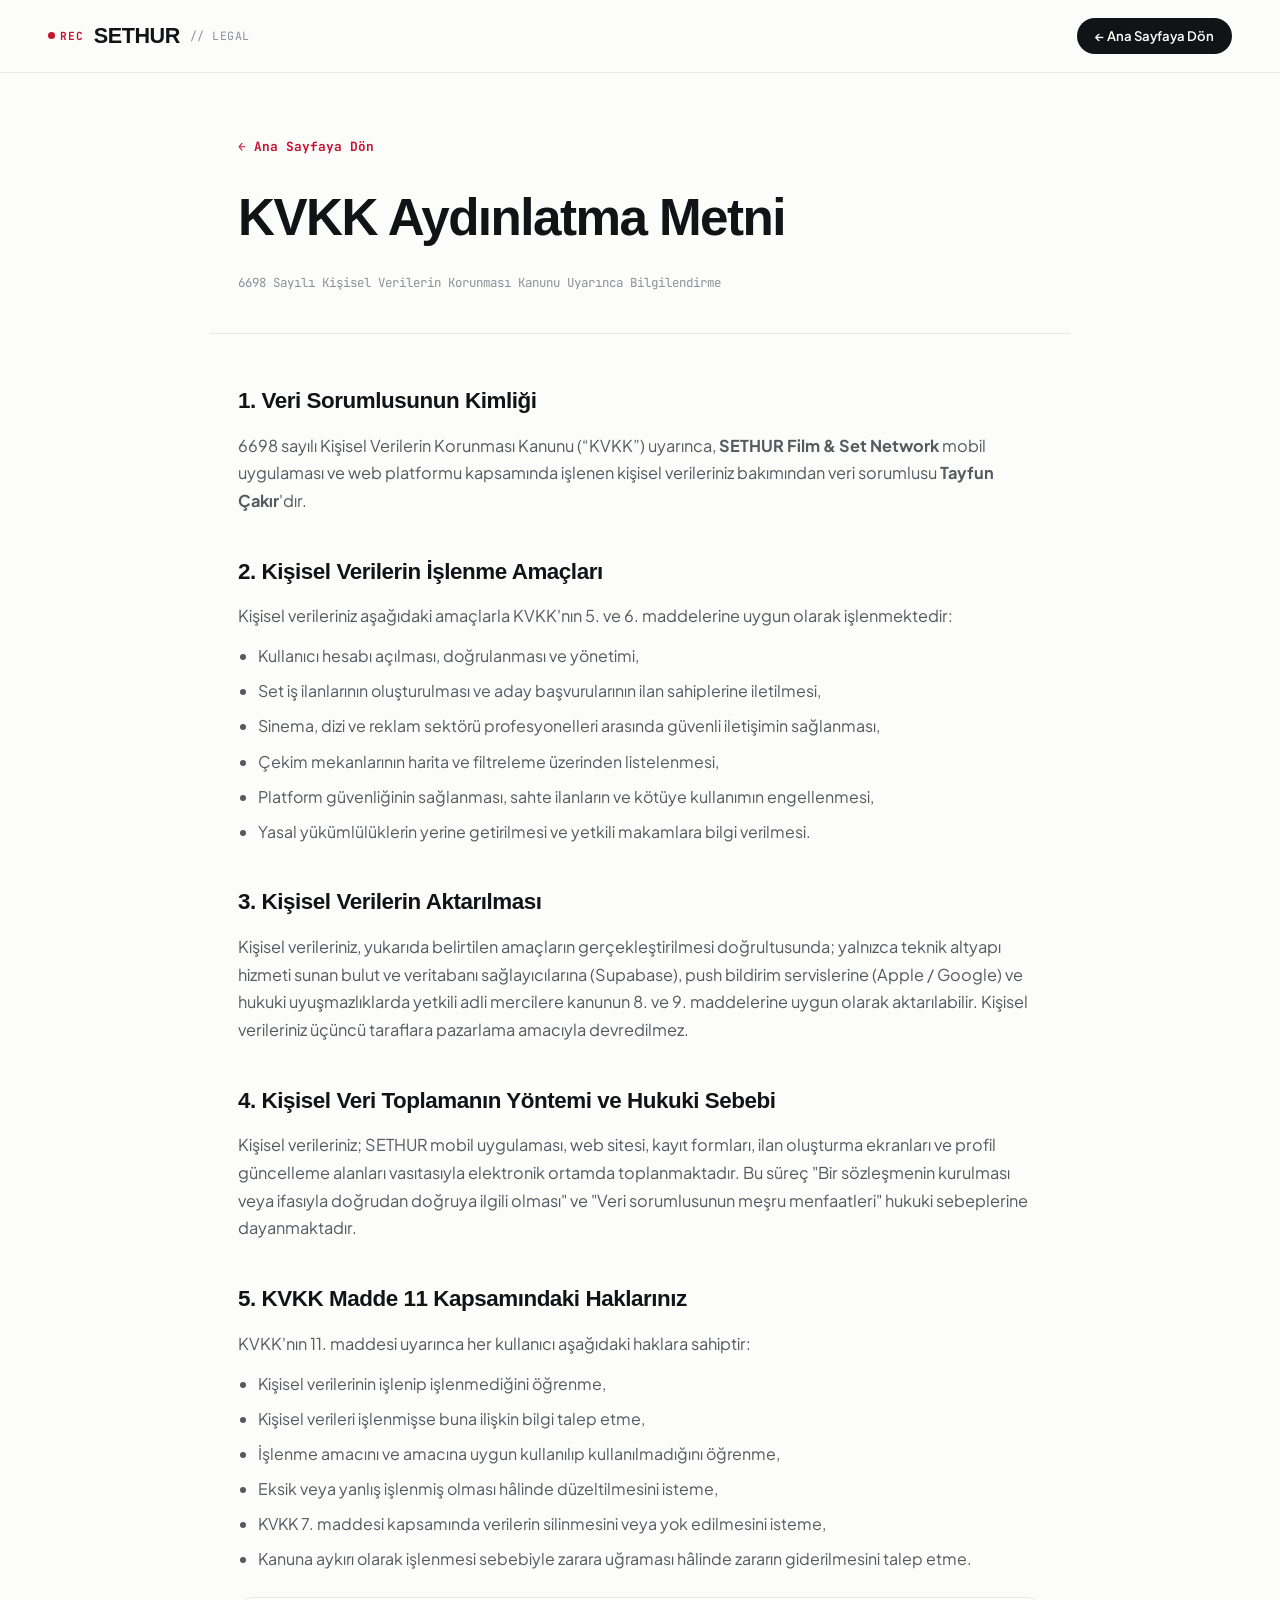
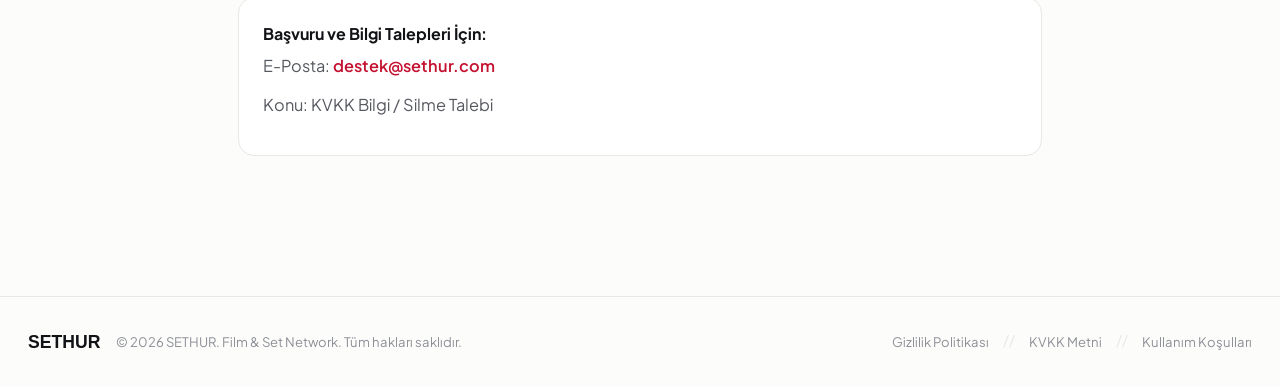
==== kvkk.html @ 10b3761a "feat: SETHUR web sitesi - Cinema editorial design, interaktif ekranlar, hukuki sayfalar ve yeni favi" ====
<!DOCTYPE html>
<html lang="tr">
<head>
  <meta charset="UTF-8" />
  <meta name="viewport" content="width=device-width, initial-scale=1.0, maximum-scale=1.0, user-scalable=no" />
  <title>SETHUR — KVKK Aydınlatma Metni</title>
  <meta name="description" content="6698 Sayılı Kişisel Verilerin Korunması Kanunu (KVKK) Kapsamında SETHUR Aydınlatma Metni." />
  
  <link rel="preconnect" href="https://fonts.googleapis.com" />
  <link rel="preconnect" href="https://fonts.gstatic.com" crossorigin />
  <link href="https://fonts.googleapis.com/css2?family=JetBrains+Mono:wght@400;500;700&family=Plus+Jakarta+Sans:wght@400;500;600;700;800&display=swap" rel="stylesheet" />
  <link href="https://api.fontshare.com/v2/css?f[]=clash-display@600,700&f[]=cabinet-grotesk@700,800,900&display=swap" rel="stylesheet" />

  <!-- Favicon -->
  <link rel="icon" type="image/svg+xml" href="favicon.svg" />
  <link rel="icon" type="image/png" href="favicon.png" />
  <link rel="apple-touch-icon" href="favicon.png" />

  <link rel="stylesheet" href="style.css" />
  <style>
    .legal-page-header {
      padding: 60px 28px 40px;
      max-width: 860px;
      margin: 0 auto;
      border-bottom: 1px solid var(--border-light);
    }
    .back-btn-link {
      display: inline-flex;
      align-items: center;
      gap: 6px;
      font-family: var(--font-mono);
      font-size: 0.8rem;
      font-weight: 700;
      color: var(--accent-red);
      margin-bottom: 24px;
    }
    .legal-title {
      font-family: var(--font-display);
      font-size: clamp(2.2rem, 4vw, 3.2rem);
      font-weight: 800;
      letter-spacing: -0.03em;
      margin-bottom: 12px;
      color: var(--text-primary);
    }
    .legal-meta-date {
      font-family: var(--font-mono);
      font-size: 0.78rem;
      color: var(--text-muted);
    }
    .legal-body {
      max-width: 860px;
      margin: 0 auto;
      padding: 50px 28px 100px;
    }
    .legal-section {
      margin-bottom: 40px;
    }
    .legal-section h2 {
      font-family: var(--font-display);
      font-size: 1.4rem;
      font-weight: 800;
      color: var(--text-primary);
      margin-bottom: 14px;
      letter-spacing: -0.02em;
    }
    .legal-section p {
      font-size: 1.02rem;
      color: var(--text-secondary);
      line-height: 1.7;
      margin-bottom: 12px;
    }
    .legal-section ul {
      margin-left: 20px;
      margin-bottom: 16px;
      color: var(--text-secondary);
      line-height: 1.7;
      font-size: 1rem;
    }
    .legal-section li {
      margin-bottom: 8px;
    }
    .legal-contact-card {
      background: #FFFFFF;
      border: 1px solid var(--border-light);
      border-radius: 16px;
      padding: 24px;
      margin-top: 24px;
    }
    .legal-contact-card strong {
      color: var(--text-primary);
      display: block;
      margin-bottom: 6px;
    }
  </style>
</head>
<body>

  <!-- TOP HEADER -->
  <header class="site-header">
    <div class="header-container">
      <a href="index.html" class="brand-block">
        <div class="rec-indicator">
          <span class="rec-dot"></span>
          <span class="rec-text">REC</span>
        </div>
        <span class="brand-title">SETHUR</span>
        <span class="brand-tagline">// LEGAL</span>
      </a>

      <div class="header-cta">
        <a href="index.html" class="btn-apple-pill">
          <span>← Ana Sayfaya Dön</span>
        </a>
      </div>
    </div>
  </header>

  <!-- LEGAL HEADER -->
  <div class="legal-page-header">
    <a href="index.html" class="back-btn-link">← Ana Sayfaya Dön</a>
    <h1 class="legal-title">KVKK Aydınlatma Metni</h1>
    <span class="legal-meta-date">6698 Sayılı Kişisel Verilerin Korunması Kanunu Uyarınca Bilgilendirme</span>
  </div>

  <!-- LEGAL CONTENT -->
  <main class="legal-body">
    
    <div class="legal-section">
      <h2>1. Veri Sorumlusunun Kimliği</h2>
      <p>
        6698 sayılı Kişisel Verilerin Korunması Kanunu (“KVKK”) uyarınca, <strong>SETHUR Film &amp; Set Network</strong> mobil uygulaması ve web platformu kapsamında işlenen kişisel verileriniz bakımından veri sorumlusu <strong>Tayfun Çakır</strong>'dır.
      </p>
    </div>

    <div class="legal-section">
      <h2>2. Kişisel Verilerin İşlenme Amaçları</h2>
      <p>Kişisel verileriniz aşağıdaki amaçlarla KVKK'nın 5. ve 6. maddelerine uygun olarak işlenmektedir:</p>
      <ul>
        <li>Kullanıcı hesabı açılması, doğrulanması ve yönetimi,</li>
        <li>Set iş ilanlarının oluşturulması ve aday başvurularının ilan sahiplerine iletilmesi,</li>
        <li>Sinema, dizi ve reklam sektörü profesyonelleri arasında güvenli iletişimin sağlanması,</li>
        <li>Çekim mekanlarının harita ve filtreleme üzerinden listelenmesi,</li>
        <li>Platform güvenliğinin sağlanması, sahte ilanların ve kötüye kullanımın engellenmesi,</li>
        <li>Yasal yükümlülüklerin yerine getirilmesi ve yetkili makamlara bilgi verilmesi.</li>
      </ul>
    </div>

    <div class="legal-section">
      <h2>3. Kişisel Verilerin Aktarılması</h2>
      <p>
        Kişisel verileriniz, yukarıda belirtilen amaçların gerçekleştirilmesi doğrultusunda; yalnızca teknik altyapı hizmeti sunan bulut ve veritabanı sağlayıcılarına (Supabase), push bildirim servislerine (Apple / Google) ve hukuki uyuşmazlıklarda yetkili adli mercilere kanunun 8. ve 9. maddelerine uygun olarak aktarılabilir. Kişisel verileriniz üçüncü taraflara pazarlama amacıyla devredilmez.
      </p>
    </div>

    <div class="legal-section">
      <h2>4. Kişisel Veri Toplamanın Yöntemi ve Hukuki Sebebi</h2>
      <p>
        Kişisel verileriniz; SETHUR mobil uygulaması, web sitesi, kayıt formları, ilan oluşturma ekranları ve profil güncelleme alanları vasıtasıyla elektronik ortamda toplanmaktadır. Bu süreç "Bir sözleşmenin kurulması veya ifasıyla doğrudan doğruya ilgili olması" ve "Veri sorumlusunun meşru menfaatleri" hukuki sebeplerine dayanmaktadır.
      </p>
    </div>

    <div class="legal-section">
      <h2>5. KVKK Madde 11 Kapsamındaki Haklarınız</h2>
      <p>KVKK'nın 11. maddesi uyarınca her kullanıcı aşağıdaki haklara sahiptir:</p>
      <ul>
        <li>Kişisel verilerinin işlenip işlenmediğini öğrenme,</li>
        <li>Kişisel verileri işlenmişse buna ilişkin bilgi talep etme,</li>
        <li>İşlenme amacını ve amacına uygun kullanılıp kullanılmadığını öğrenme,</li>
        <li>Eksik veya yanlış işlenmiş olması hâlinde düzeltilmesini isteme,</li>
        <li>KVKK 7. maddesi kapsamında verilerin silinmesini veya yok edilmesini isteme,</li>
        <li>Kanuna aykırı olarak işlenmesi sebebiyle zarara uğraması hâlinde zararın giderilmesini talep etme.</li>
      </ul>
      
      <div class="legal-contact-card">
        <strong>Başvuru ve Bilgi Talepleri İçin:</strong>
        <p>E-Posta: <a href="mailto:destek@sethur.com" style="color: var(--accent-red); font-weight: 600;">destek@sethur.com</a></p>
        <p>Konu: KVKK Bilgi / Silme Talebi</p>
      </div>
    </div>

  </main>

  <!-- MINIMALIST FOOTER -->
  <footer class="site-footer">
    <div class="footer-wrap">
      <div class="footer-left">
        <span class="footer-logo">SETHUR</span>
        <span class="footer-copy">© 2026 SETHUR. Film &amp; Set Network. Tüm hakları saklıdır.</span>
      </div>

      <div class="footer-right">
        <a href="privacy.html" class="footer-link">Gizlilik Politikası</a>
        <span class="footer-sep">//</span>
        <a href="kvkk.html" class="footer-link">KVKK Metni</a>
        <span class="footer-sep">//</span>
        <a href="terms.html" class="footer-link">Kullanım Koşulları</a>
      </div>
    </div>
  </footer>

</body>
</html>
---- style.css ----
/* ==========================================================================
   SETHUR — FILM & SET NETWORK
   DISTINCT EDITORIAL CINEMA & APPLE PRECISION DESIGN SYSTEM
   ========================================================================== */

:root {
  /* Color Palette */
  --bg-canvas: #FCFCFA;
  --bg-canvas-subtle: #F4F4F0;
  --bg-card: #FFFFFF;
  --bg-dark-accent: #121316;
  
  --text-primary: #121316;
  --text-secondary: #575960;
  --text-muted: #8E9098;
  --text-inverse: #FCFCFA;

  --accent-red: #C41230;
  --accent-orange: #F3681A;
  --accent-red-subtle: rgba(196, 18, 48, 0.08);

  --border-light: #E8E8E4;
  --border-dark: #222328;

  /* Distinct Luxury Cinema Typography */
  --font-sans: 'Plus Jakarta Sans', -apple-system, BlinkMacSystemFont, 'Segoe UI', Roboto, sans-serif;
  --font-display: 'Bebas Neue', 'Oswald', -apple-system, BlinkMacSystemFont, sans-serif;
  --font-mono: 'JetBrains Mono', monospace;

  /* Layout */
  --max-width: 1240px;
  --header-height: 72px;
}

/* RESET & BASE */
*, *::before, *::after {
  box-sizing: border-box;
  margin: 0;
  padding: 0;
}

html {
  scroll-behavior: smooth;
  font-size: 16px;
  background-color: var(--bg-canvas);
  color: var(--text-primary);
  font-family: var(--font-sans);
  -webkit-font-smoothing: antialiased;
  -moz-osx-font-smoothing: grayscale;
}

body {
  background-color: var(--bg-canvas);
  color: var(--text-primary);
  overflow-x: hidden;
  line-height: 1.5;
}

a {
  color: inherit;
  text-decoration: none;
  transition: all 0.2s ease;
}

img, video {
  max-width: 100%;
  display: block;
}

/* ==========================================================================
   HEADER / NAVBAR (CLEAN FRAMELESS REC)
   ========================================================================== */
.site-header {
  position: sticky;
  top: 0;
  z-index: 100;
  background: rgba(252, 252, 250, 0.94);
  backdrop-filter: blur(16px);
  -webkit-backdrop-filter: blur(16px);
  border-bottom: 1px solid var(--border-light);
}

.header-container {
  max-width: var(--max-width);
  margin: 0 auto;
  height: var(--header-height);
  padding: 0 28px;
  display: flex;
  align-items: center;
  justify-content: space-between;
}

.brand-block {
  display: flex;
  align-items: center;
  gap: 10px;
}

/* FRAMELESS MINIMALIST REC */
.rec-indicator {
  display: inline-flex;
  align-items: center;
  gap: 5px;
  background: transparent;
  border: none;
  padding: 0;
}

.rec-dot {
  width: 7px;
  height: 7px;
  background: var(--accent-red);
  border-radius: 50%;
  animation: recBlink 1.4s infinite cubic-bezier(0.4, 0, 0.6, 1);
}

@keyframes recBlink {
  0%, 100% { opacity: 1; transform: scale(1); }
  50% { opacity: 0.25; transform: scale(0.85); }
}

.rec-text {
  font-family: var(--font-mono);
  font-size: 0.7rem;
  font-weight: 700;
  color: var(--accent-red);
  letter-spacing: 0.08em;
}

.brand-title {
  font-family: var(--font-display);
  font-size: 1.35rem;
  font-weight: 800;
  letter-spacing: -0.02em;
  color: var(--text-primary);
}

.brand-tagline {
  font-family: var(--font-mono);
  font-size: 0.72rem;
  color: var(--text-muted);
  letter-spacing: 0.04em;
}

.nav-links {
  display: flex;
  align-items: center;
  gap: 28px;
}

.nav-item {
  font-size: 0.88rem;
  font-weight: 600;
  color: var(--text-secondary);
  transition: color 0.15s ease;
}

.nav-item:hover {
  color: var(--text-primary);
}

.header-cta {
  display: flex;
  align-items: center;
  gap: 14px;
}

.lang-switcher {
  display: inline-flex;
  align-items: center;
  gap: 4px;
  background: #FFFFFF;
  border: 1px solid var(--border-light);
  border-radius: 20px;
  padding: 4px 10px;
  font-family: var(--font-mono);
  font-size: 0.72rem;
  font-weight: 700;
}

.lang-btn {
  background: none;
  border: none;
  color: var(--text-muted);
  cursor: pointer;
  padding: 2px 4px;
  border-radius: 4px;
  font-family: inherit;
  font-size: inherit;
  font-weight: inherit;
  transition: all 0.15s ease;
}

.lang-btn:hover {
  color: var(--text-primary);
}

.lang-btn.active {
  color: var(--accent-red);
}

.lang-divider {
  color: var(--border-light);
  font-size: 0.7rem;
}

.btn-apple-pill {
  display: inline-flex;
  align-items: center;
  gap: 8px;
  background: var(--text-primary);
  color: var(--text-inverse);
  padding: 8px 18px;
  border-radius: 20px;
  font-size: 0.82rem;
  font-weight: 600;
  transition: transform 0.15s ease, background 0.15s ease;
}

.btn-apple-pill:hover {
  transform: translateY(-1px);
  background: #000000;
}

/* ==========================================================================
   HERO STAGE (ASYMMETRIC EDITORIAL)
   ========================================================================== */
.hero-stage {
  padding: 60px 28px 80px;
  max-width: var(--max-width);
  margin: 0 auto;
}

.stage-container {
  display: grid;
  grid-template-columns: 1.15fr 1fr;
  gap: 48px;
  align-items: center;
}

.edition-label {
  display: flex;
  align-items: center;
  gap: 12px;
  margin-bottom: 24px;
}

.label-badge {
  background: var(--text-primary);
  color: var(--text-inverse);
  font-family: var(--font-mono);
  font-size: 0.72rem;
  font-weight: 700;
  padding: 3px 8px;
  border-radius: 2px;
  letter-spacing: 0.04em;
}

.label-meta {
  font-family: var(--font-mono);
  font-size: 0.75rem;
  color: var(--text-muted);
}

.hero-main-title {
  font-family: var(--font-display);
  font-size: clamp(3.2rem, 6.2vw, 5.4rem);
  font-weight: 400;
  line-height: 0.94;
  letter-spacing: 0.02em;
  color: var(--text-primary);
  margin-bottom: 28px;
}

.text-accent {
  color: var(--accent-red);
}

.hero-manifesto {
  font-size: 1.08rem;
  line-height: 1.65;
  color: var(--text-secondary);
  max-width: 500px;
  margin-bottom: 36px;
  font-weight: 400;
}

.hero-action-row {
  display: flex;
  align-items: center;
  gap: 14px;
  margin-bottom: 32px;
  flex-wrap: wrap;
}

.btn-hero-primary {
  display: inline-flex;
  align-items: center;
  gap: 12px;
  background: var(--text-primary);
  color: var(--text-inverse);
  padding: 12px 22px;
  border-radius: 12px;
  transition: all 0.2s cubic-bezier(0.16, 1, 0.3, 1);
}

.btn-hero-primary:hover {
  transform: translateY(-2px);
  box-shadow: 0 10px 24px rgba(18, 19, 22, 0.15);
}

.btn-hero-secondary {
  display: inline-flex;
  align-items: center;
  gap: 10px;
  padding: 12px 20px;
  border: 1px solid var(--border-light);
  border-radius: 12px;
  font-size: 0.9rem;
  font-weight: 600;
  color: var(--text-primary);
  background: #FFFFFF;
  transition: all 0.2s ease;
}

.btn-upcoming {
  cursor: default;
  opacity: 0.85;
}

.badge-soon {
  background: var(--accent-orange);
  color: #FFFFFF;
  font-family: var(--font-mono);
  font-size: 0.62rem;
  font-weight: 700;
  padding: 2px 6px;
  border-radius: 3px;
  margin-left: 4px;
  vertical-align: middle;
}

.btn-hero-text {
  display: flex;
  flex-direction: column;
  text-align: left;
}

.btn-micro {
  font-size: 0.65rem;
  color: var(--text-muted);
  text-transform: uppercase;
  letter-spacing: 0.04em;
  font-weight: 600;
}

.btn-hero-primary .btn-micro {
  color: rgba(255, 255, 255, 0.7);
}

.btn-bold {
  font-size: 0.95rem;
  font-weight: 700;
  letter-spacing: -0.01em;
}

.arrow-glyph {
  font-size: 1.1rem;
  transition: transform 0.2s ease;
}

.hero-footnote {
  display: flex;
  align-items: center;
  gap: 8px;
  font-family: var(--font-mono);
  font-size: 0.75rem;
  color: var(--text-muted);
}

.dot-live {
  width: 6px;
  height: 6px;
  border-radius: 50%;
  background: #10B981;
}

/* RIGHT HERO STAGE WITH LAYERED BACKDROP TYPOGRAPHY & SEAMLESS TRANSPARENT STREAM */
.hero-device-stage {
  position: relative;
  display: flex;
  justify-content: center;
  align-items: center;
  min-height: 540px;
}

.backdrop-typography {
  position: absolute;
  top: 50%;
  left: 50%;
  transform: translate(-50%, -50%);
  display: flex;
  flex-direction: column;
  align-items: center;
  justify-content: center;
  z-index: 1;
  pointer-events: none;
  opacity: 0.06;
  font-family: var(--font-display);
  font-size: clamp(3.8rem, 8.5vw, 6.8rem);
  font-weight: 900;
  line-height: 0.88;
  letter-spacing: -0.03em;
  user-select: none;
}

/* SEAMLESS TRANSPARENT STREAM BOX */
.transparent-stream-box {
  position: relative;
  z-index: 2;
  width: 100%;
  max-width: 320px;
  display: flex;
  justify-content: center;
  align-items: center;
}

.transparent-video, .fallback-gif {
  width: 100%;
  height: auto;
  max-height: 560px;
  object-fit: contain;
  background: transparent !important;
  border: none;
  outline: none;
  box-shadow: none;
}

/* FLOATING CALLSHEET CARD */
.callsheet-floating-card {
  position: absolute;
  bottom: 20px;
  right: -10px;
  z-index: 3;
  width: 270px;
  background: #FFFFFF;
  border: 1px solid var(--border-light);
  border-radius: 14px;
  padding: 16px;
  box-shadow: 0 16px 36px rgba(18, 19, 22, 0.12);
  animation: floatSubtle 4s ease-in-out infinite alternate;
}

@keyframes floatSubtle {
  0% { transform: translateY(0px); }
  100% { transform: translateY(-8px); }
}

.card-head {
  display: flex;
  justify-content: space-between;
  align-items: center;
  margin-bottom: 8px;
}

.tag-urgent {
  background: var(--accent-red);
  color: #FFFFFF;
  font-family: var(--font-mono);
  font-size: 0.65rem;
  font-weight: 700;
  padding: 2px 6px;
  border-radius: 3px;
}

.tag-code {
  font-family: var(--font-mono);
  font-size: 0.7rem;
  color: var(--text-muted);
}

.card-body h4 {
  font-size: 0.88rem;
  font-weight: 700;
  color: var(--text-primary);
  margin-bottom: 4px;
}

.card-body p {
  font-size: 0.74rem;
  color: var(--text-secondary);
  line-height: 1.4;
}

.card-foot {
  display: flex;
  justify-content: space-between;
  align-items: center;
  margin-top: 12px;
  padding-top: 8px;
  border-top: 1px solid var(--border-light);
  font-size: 0.72rem;
}

.status-verified {
  color: #10B981;
  font-weight: 600;
}

.slide-hint {
  color: var(--accent-red);
  font-weight: 600;
}

/* ==========================================================================
   SLATE BAR (MONOSPACE RUNNING STRIP)
   ========================================================================== */
.slate-bar {
  background: var(--text-primary);
  color: var(--text-inverse);
  padding: 14px 0;
  overflow: hidden;
  border-top: 1px solid var(--border-dark);
  border-bottom: 1px solid var(--border-dark);
}

.slate-inner {
  display: flex;
  align-items: center;
  gap: 28px;
  white-space: nowrap;
  font-family: var(--font-mono);
  font-size: 0.78rem;
  font-weight: 600;
  letter-spacing: 0.08em;
  padding: 0 28px;
  justify-content: center;
}

.slate-divider {
  color: var(--accent-orange);
  font-size: 0.65rem;
}

/* ==========================================================================
   EDITORIAL SECTIONS
   ========================================================================== */
.editorial-section {
  padding: 100px 28px;
}

.bg-canvas-subtle {
  background: var(--bg-canvas-subtle);
}

.section-wrapper {
  max-width: var(--max-width);
  margin: 0 auto;
}

.editorial-split {
  display: grid;
  grid-template-columns: 1.1fr 1fr;
  gap: 64px;
  align-items: center;
}

.chapter-number {
  font-family: var(--font-mono);
  font-size: 0.75rem;
  font-weight: 700;
  color: var(--accent-red);
  letter-spacing: 0.06em;
  display: inline-block;
  margin-bottom: 16px;
}

.editorial-title {
  font-family: var(--font-display);
  font-size: clamp(2.5rem, 4.2vw, 3.8rem);
  font-weight: 400;
  line-height: 1.0;
  letter-spacing: 0.02em;
  color: var(--text-primary);
  margin-bottom: 20px;
}

.underline-accent {
  position: relative;
  display: inline-block;
}

.underline-accent::after {
  content: '';
  position: absolute;
  bottom: 2px;
  left: 0;
  width: 100%;
  height: 4px;
  background: var(--accent-orange);
  z-index: -1;
  opacity: 0.35;
}

.editorial-p {
  font-size: 1.05rem;
  color: var(--text-secondary);
  line-height: 1.65;
  margin-bottom: 32px;
}

.specs-list {
  display: flex;
  flex-direction: column;
  gap: 18px;
}

.spec-row {
  display: flex;
  flex-direction: column;
  gap: 4px;
  padding-left: 16px;
  border-left: 2px solid var(--text-primary);
}

.spec-title {
  font-size: 0.95rem;
  font-weight: 700;
  color: var(--text-primary);
}

.spec-desc {
  font-size: 0.88rem;
  color: var(--text-secondary);
}

/* VISUAL DISPLAY */
.split-display {
  display: flex;
  justify-content: center;
  align-items: center;
}

.section-stream {
  max-width: 320px;
}

/* CINEMATIC VIEWPORT FRAME */
.cinematic-frame-box {
  position: relative;
  width: 100%;
  max-width: 360px;
  display: flex;
  justify-content: center;
}

.viewport-overlay {
  position: absolute;
  inset: -12px;
  pointer-events: none;
  z-index: 10;
}

.crosshair {
  position: absolute;
  font-family: var(--font-mono);
  font-size: 1.2rem;
  font-weight: 400;
  color: var(--accent-red);
  line-height: 1;
}

.crosshair.top-left { top: 0; left: 0; }
.crosshair.top-right { top: 0; right: 0; }
.crosshair.bottom-left { bottom: 0; left: 0; }
.crosshair.bottom-right { bottom: 0; right: 0; }

.aspect-badge {
  position: absolute;
  top: -10px;
  left: 50%;
  transform: translateX(-50%);
  background: var(--text-primary);
  color: var(--text-inverse);
  font-family: var(--font-mono);
  font-size: 0.62rem;
  font-weight: 700;
  padding: 2px 8px;
  border-radius: 2px;
  letter-spacing: 0.08em;
}

/* ==========================================================================
   INTERACTIVE CANLI AKIŞ GALLERY
   ========================================================================== */
.section-head-center {
  text-align: center;
  max-width: 600px;
  margin: 0 auto 40px;
}

.editorial-sub {
  font-size: 1rem;
  color: var(--text-secondary);
}

.screen-selector-nav {
  display: flex;
  justify-content: center;
  flex-wrap: wrap;
  gap: 10px;
  margin-bottom: 48px;
}

.screen-tab-btn {
  background: transparent;
  border: 1px solid var(--border-light);
  padding: 10px 18px;
  border-radius: 8px;
  font-family: var(--font-mono);
  font-size: 0.78rem;
  font-weight: 600;
  color: var(--text-secondary);
  cursor: pointer;
  transition: all 0.2s ease;
}

.screen-tab-btn:hover {
  border-color: var(--text-primary);
  color: var(--text-primary);
}

.screen-tab-btn.active {
  background: var(--text-primary);
  color: var(--text-inverse);
  border-color: var(--text-primary);
}

.interactive-stage-display {
  display: flex;
  justify-content: center;
  align-items: center;
}

.stage-stream-wrap {
  width: 100%;
  max-width: 320px;
  display: flex;
  justify-content: center;
}

.stage-stream-video {
  width: 100%;
  height: auto;
  max-height: 560px;
  object-fit: contain;
  background: transparent !important;
  transition: opacity 0.2s ease;
}

/* ==========================================================================
   HAKKIMIZDA & MANİFESTO CARD
   ========================================================================== */
.about-manifesto-card {
  background: #FFFFFF;
  border: 1px solid var(--border-light);
  border-radius: 24px;
  padding: 40px 32px;
  box-shadow: 0 20px 40px rgba(18, 19, 22, 0.06);
  max-width: 440px;
}

.manifesto-badge {
  font-family: var(--font-mono);
  font-size: 0.7rem;
  font-weight: 700;
  color: var(--accent-red);
  letter-spacing: 0.08em;
  margin-bottom: 16px;
}

.about-manifesto-card h3 {
  font-family: var(--font-display);
  font-size: 1.4rem;
  font-weight: 800;
  line-height: 1.3;
  color: var(--text-primary);
  margin-bottom: 14px;
}

.about-manifesto-card p {
  font-size: 0.95rem;
  color: var(--text-secondary);
  line-height: 1.6;
  margin-bottom: 24px;
}

.manifesto-sign {
  display: flex;
  justify-content: space-between;
  align-items: center;
  padding-top: 16px;
  border-top: 1px solid var(--border-light);
  font-family: var(--font-mono);
  font-size: 0.72rem;
  color: var(--text-muted);
}

/* ==========================================================================
   İLETİŞİM & DESTEK GRID
   ========================================================================== */
.contact-grid {
  display: grid;
  grid-template-columns: repeat(2, 1fr);
  gap: 24px;
  max-width: 820px;
  margin: 32px auto 0;
}

.contact-box {
  background: #FFFFFF;
  border: 1px solid var(--border-light);
  border-radius: 18px;
  padding: 28px 24px;
  transition: transform 0.2s ease, box-shadow 0.2s ease;
}

.contact-box:hover {
  transform: translateY(-3px);
  box-shadow: 0 12px 28px rgba(18, 19, 22, 0.08);
}

.contact-tag {
  font-family: var(--font-mono);
  font-size: 0.68rem;
  font-weight: 700;
  color: var(--accent-orange);
  letter-spacing: 0.06em;
  margin-bottom: 12px;
}

.contact-box h4 {
  font-size: 1.1rem;
  font-weight: 700;
  color: var(--text-primary);
  margin-bottom: 8px;
}

.contact-box p {
  font-size: 0.88rem;
  color: var(--text-secondary);
  line-height: 1.5;
  margin-bottom: 16px;
}

.contact-link-bold {
  font-size: 0.95rem;
  font-weight: 700;
  color: var(--text-primary);
  border-bottom: 1.5px solid var(--text-primary);
  padding-bottom: 2px;
}

.contact-link-bold:hover {
  color: var(--accent-red);
  border-color: var(--accent-red);
}

/* ==========================================================================
   END CREDITS / CLOSING SECTION
   ========================================================================== */
.credits-section {
  padding: 80px 28px 100px;
}

.credits-box {
  background: var(--text-primary);
  color: var(--text-inverse);
  border-radius: 24px;
  padding: 60px 48px;
  display: flex;
  flex-direction: column;
  align-items: center;
  text-align: center;
}

.credits-tag {
  font-family: var(--font-mono);
  font-size: 0.75rem;
  font-weight: 700;
  color: var(--accent-orange);
  letter-spacing: 0.08em;
  margin-bottom: 16px;
  display: inline-block;
}

.credits-title {
  font-family: var(--font-display);
  font-size: clamp(2.4rem, 4.5vw, 3.8rem);
  font-weight: 800;
  letter-spacing: -0.03em;
  margin-bottom: 12px;
}

.credits-sub {
  font-size: 1.05rem;
  color: rgba(255, 255, 255, 0.75);
  margin-bottom: 36px;
  max-width: 480px;
}

.credits-actions {
  display: flex;
  align-items: center;
  gap: 16px;
  flex-wrap: wrap;
  justify-content: center;
}

.btn-credits-download {
  display: inline-flex;
  align-items: center;
  gap: 10px;
  background: #FFFFFF;
  color: var(--text-primary);
  padding: 14px 28px;
  border-radius: 12px;
  font-weight: 700;
  font-size: 0.95rem;
  transition: all 0.2s ease;
}

.btn-credits-download:hover {
  transform: translateY(-2px);
  box-shadow: 0 12px 24px rgba(0, 0, 0, 0.3);
}

.btn-credits-soon {
  display: inline-flex;
  align-items: center;
  gap: 10px;
  padding: 14px 24px;
  border: 1px solid rgba(255, 255, 255, 0.2);
  border-radius: 12px;
  font-size: 0.9rem;
  font-weight: 600;
  color: rgba(255, 255, 255, 0.85);
  cursor: default;
}

.badge-soon-light {
  background: var(--accent-orange);
  color: #FFFFFF;
  font-family: var(--font-mono);
  font-size: 0.62rem;
  font-weight: 700;
  padding: 2px 6px;
  border-radius: 3px;
  margin-left: 6px;
}

.btn-credits-social {
  padding: 14px 24px;
  border: 1px solid rgba(255, 255, 255, 0.25);
  border-radius: 12px;
  font-size: 0.9rem;
  font-weight: 600;
  color: #FFFFFF;
  transition: all 0.2s ease;
}

.btn-credits-social:hover {
  border-color: #FFFFFF;
  background: rgba(255, 255, 255, 0.08);
}

/* ==========================================================================
   FOOTER (END CREDITS BAR)
   ========================================================================== */
.site-footer {
  border-top: 1px solid var(--border-light);
  padding: 32px 28px;
  background: var(--bg-canvas);
}

.footer-wrap {
  max-width: var(--max-width);
  margin: 0 auto;
  display: flex;
  justify-content: space-between;
  align-items: center;
  font-size: 0.82rem;
  color: var(--text-muted);
}

.footer-left {
  display: flex;
  align-items: center;
  gap: 16px;
}

.footer-logo {
  font-family: var(--font-display);
  font-weight: 800;
  font-size: 1.1rem;
  color: var(--text-primary);
}

.footer-right {
  display: flex;
  align-items: center;
  gap: 12px;
}

.footer-sep {
  font-family: var(--font-mono);
  color: var(--border-light);
}

.footer-link:hover {
  color: var(--text-primary);
}

/* ==========================================================================
   RESPONSIVE DESIGN
   ========================================================================== */
@media (max-width: 960px) {
  .stage-container {
    grid-template-columns: 1fr;
    gap: 40px;
    text-align: center;
  }

  .edition-label {
    justify-content: center;
  }

  .hero-manifesto {
    margin-left: auto;
    margin-right: auto;
  }

  .hero-action-row {
    justify-content: center;
  }

  .hero-footnote {
    justify-content: center;
  }

  .editorial-split {
    grid-template-columns: 1fr;
    gap: 40px;
  }

  .editorial-split.reverse-mobile .split-info {
    order: 1;
  }
  .editorial-split.reverse-mobile .split-display {
    order: 2;
  }

  .contact-grid {
    grid-template-columns: 1fr;
  }

  .callsheet-floating-card {
    right: 50%;
    transform: translateX(50%);
    animation: none;
  }
}

@media (max-width: 680px) {
  :root {
    --header-height: 64px;
  }

  .nav-links {
    display: none;
  }

  .hero-stage {
    padding: 36px 20px 60px;
  }

  .hero-main-title {
    font-size: 2.6rem;
  }

  .hero-action-row {
    flex-direction: column;
    width: 100%;
  }

  .btn-hero-primary, .btn-hero-secondary {
    width: 100%;
    justify-content: center;
  }

  .callsheet-floating-card {
    width: 90%;
  }

  .credits-box {
    padding: 40px 20px;
  }

  .footer-wrap {
    flex-direction: column;
    gap: 16px;
    text-align: center;
  }
}
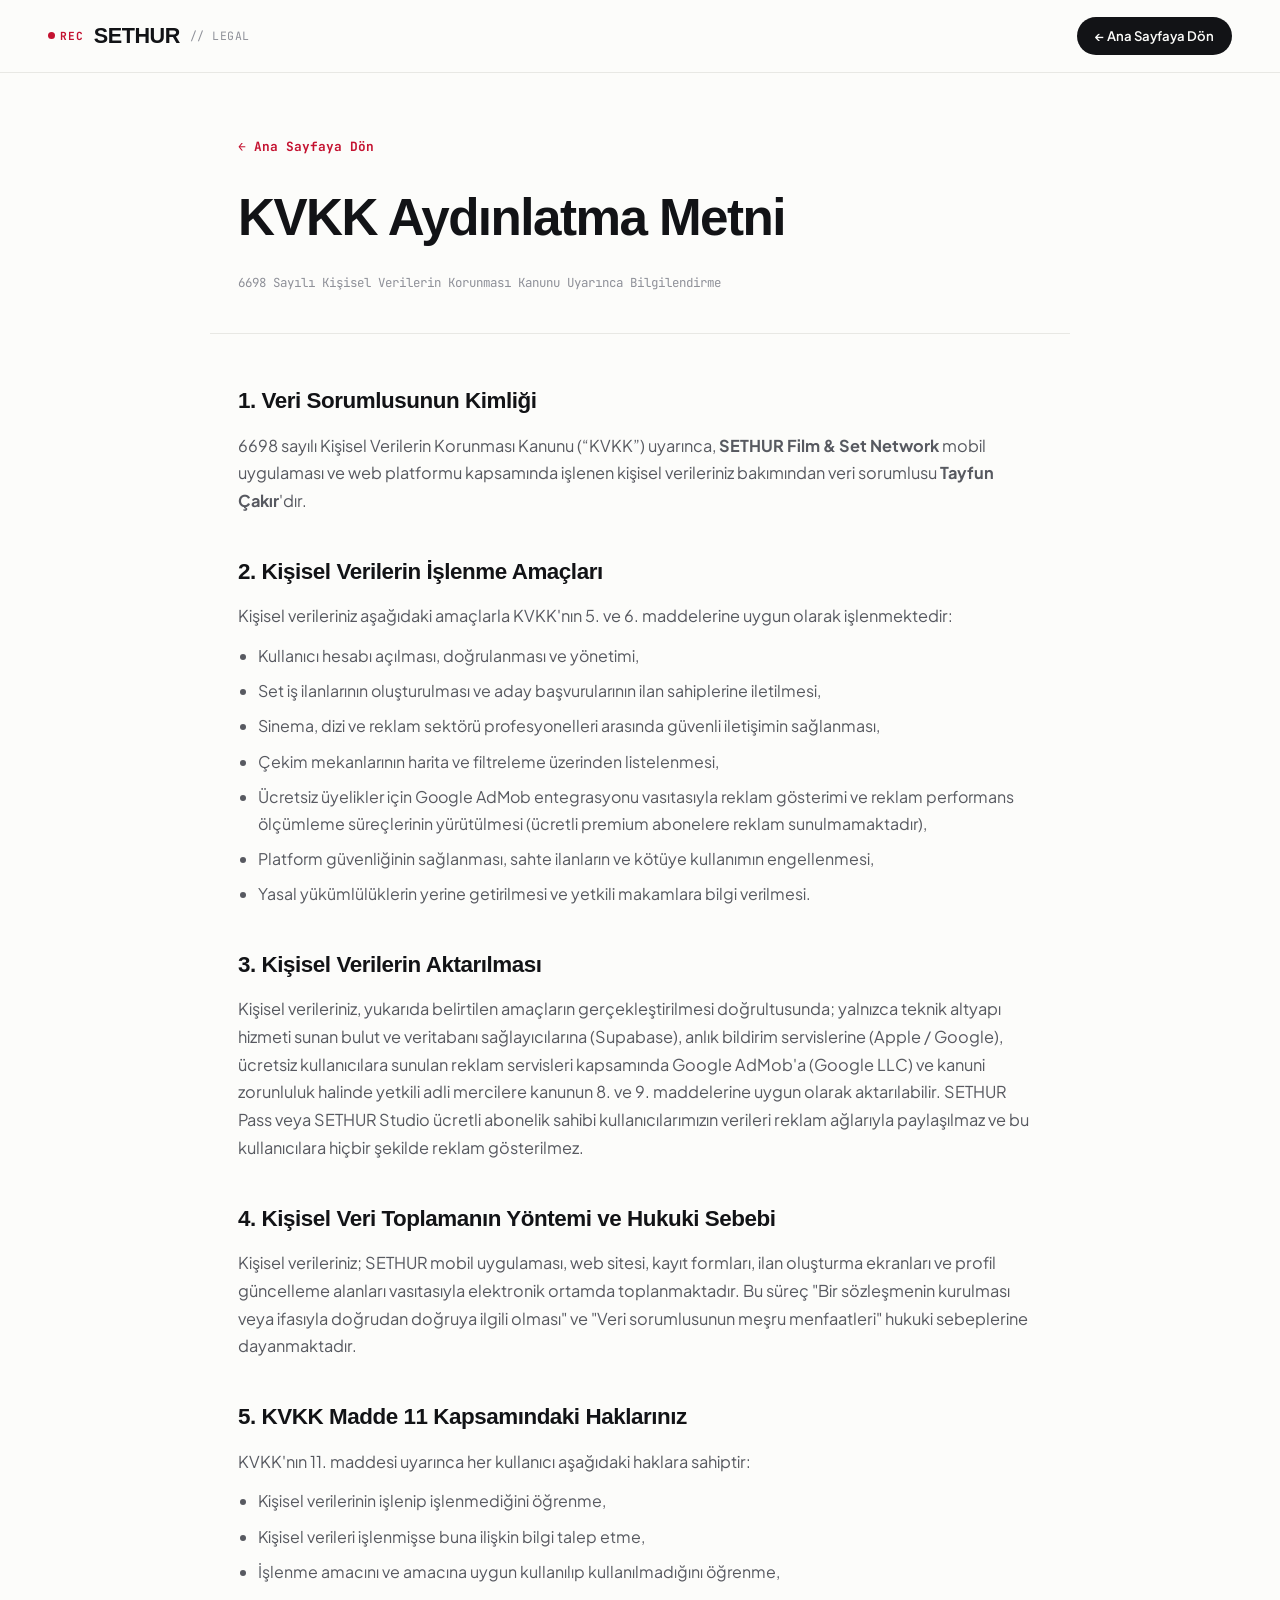
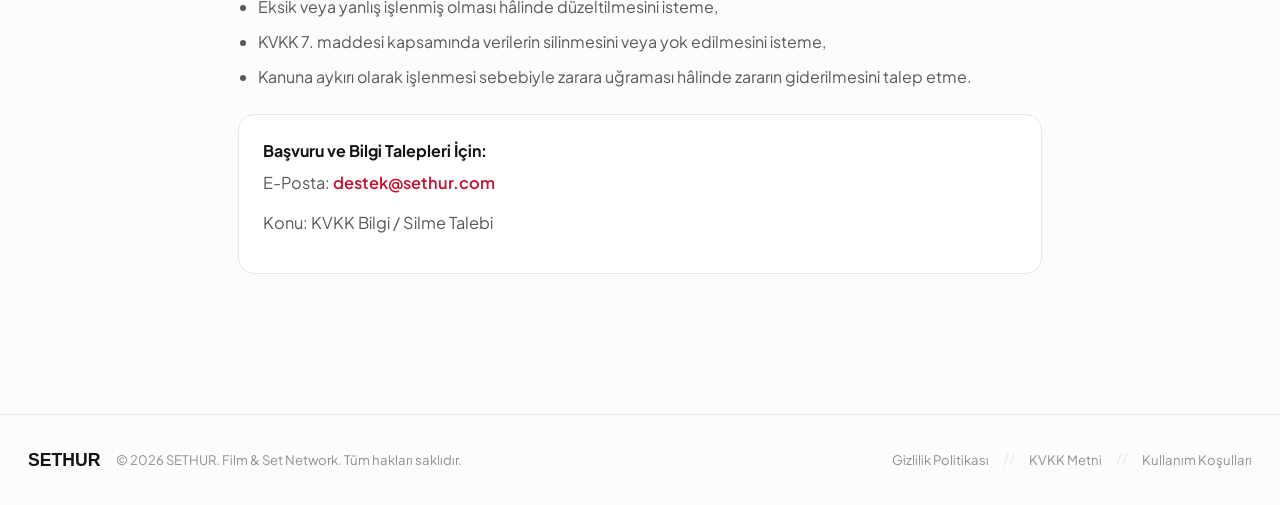
==== commit d488c57b: "fix: navbar layout shift on EN switch and add AdMob KVKK privacy disclosures" ====
--- a/kvkk.html
+++ b/kvkk.html
@@ -140,6 +140,7 @@
         <li>Set iş ilanlarının oluşturulması ve aday başvurularının ilan sahiplerine iletilmesi,</li>
         <li>Sinema, dizi ve reklam sektörü profesyonelleri arasında güvenli iletişimin sağlanması,</li>
         <li>Çekim mekanlarının harita ve filtreleme üzerinden listelenmesi,</li>
+        <li>Ücretsiz üyelikler için Google AdMob entegrasyonu vasıtasıyla reklam gösterimi ve reklam performans ölçümleme süreçlerinin yürütülmesi (ücretli premium abonelere reklam sunulmamaktadır),</li>
         <li>Platform güvenliğinin sağlanması, sahte ilanların ve kötüye kullanımın engellenmesi,</li>
         <li>Yasal yükümlülüklerin yerine getirilmesi ve yetkili makamlara bilgi verilmesi.</li>
       </ul>
@@ -148,7 +149,7 @@
     <div class="legal-section">
       <h2>3. Kişisel Verilerin Aktarılması</h2>
       <p>
-        Kişisel verileriniz, yukarıda belirtilen amaçların gerçekleştirilmesi doğrultusunda; yalnızca teknik altyapı hizmeti sunan bulut ve veritabanı sağlayıcılarına (Supabase), push bildirim servislerine (Apple / Google) ve hukuki uyuşmazlıklarda yetkili adli mercilere kanunun 8. ve 9. maddelerine uygun olarak aktarılabilir. Kişisel verileriniz üçüncü taraflara pazarlama amacıyla devredilmez.
+        Kişisel verileriniz, yukarıda belirtilen amaçların gerçekleştirilmesi doğrultusunda; yalnızca teknik altyapı hizmeti sunan bulut ve veritabanı sağlayıcılarına (Supabase), anlık bildirim servislerine (Apple / Google), ücretsiz kullanıcılara sunulan reklam servisleri kapsamında Google AdMob'a (Google LLC) ve kanuni zorunluluk halinde yetkili adli mercilere kanunun 8. ve 9. maddelerine uygun olarak aktarılabilir. SETHUR Pass veya SETHUR Studio ücretli abonelik sahibi kullanıcılarımızın verileri reklam ağlarıyla paylaşılmaz ve bu kullanıcılara hiçbir şekilde reklam gösterilmez.
       </p>
     </div>
 
--- a/style.css
+++ b/style.css
@@ -145,13 +145,14 @@
 .nav-links {
   display: flex;
   align-items: center;
-  gap: 28px;
+  gap: 24px;
 }
 
 .nav-item {
   font-size: 0.88rem;
   font-weight: 600;
   color: var(--text-secondary);
+  white-space: nowrap;
   transition: color 0.15s ease;
 }
 
@@ -162,20 +163,25 @@
 .header-cta {
   display: flex;
   align-items: center;
-  gap: 14px;
+  gap: 12px;
+  flex-shrink: 0;
 }
 
 .lang-switcher {
   display: inline-flex;
   align-items: center;
+  justify-content: center;
   gap: 4px;
   background: #FFFFFF;
   border: 1px solid var(--border-light);
   border-radius: 20px;
-  padding: 4px 10px;
+  padding: 0 12px;
+  height: 38px;
+  box-sizing: border-box;
   font-family: var(--font-mono);
   font-size: 0.72rem;
   font-weight: 700;
+  flex-shrink: 0;
 }
 
 .lang-btn {
@@ -207,19 +213,33 @@
 .btn-apple-pill {
   display: inline-flex;
   align-items: center;
+  justify-content: center;
   gap: 8px;
   background: var(--text-primary);
   color: var(--text-inverse);
-  padding: 8px 18px;
+  padding: 0 18px;
+  height: 38px;
+  box-sizing: border-box;
   border-radius: 20px;
   font-size: 0.82rem;
   font-weight: 600;
+  white-space: nowrap;
+  flex-shrink: 0;
   transition: transform 0.15s ease, background 0.15s ease;
 }
 
 .btn-apple-pill:hover {
   transform: translateY(-1px);
   background: #000000;
+}
+
+@media (max-width: 1140px) and (min-width: 769px) {
+  .nav-links {
+    gap: 14px;
+  }
+  .nav-item {
+    font-size: 0.80rem;
+  }
 }
 
 /* ==========================================================================
@@ -641,13 +661,34 @@
   align-items: center;
 }
 
+.stream-backdrop-wrapper {
+  position: relative;
+  display: flex;
+  justify-content: center;
+  align-items: center;
+  width: 100%;
+  max-width: 380px;
+}
+
+.gallery-backdrop-wrapper {
+  position: relative;
+  display: flex;
+  justify-content: center;
+  align-items: center;
+  width: 100%;
+  max-width: 380px;
+}
+
 .section-stream {
+  position: relative;
+  z-index: 2;
   max-width: 320px;
 }
 
 /* CINEMATIC VIEWPORT FRAME */
 .cinematic-frame-box {
   position: relative;
+  z-index: 2;
   width: 100%;
   max-width: 360px;
   display: flex;
@@ -688,6 +729,97 @@
   padding: 2px 8px;
   border-radius: 2px;
   letter-spacing: 0.08em;
+}
+
+/* ==========================================================================
+   SECTION 3: OYUNCU KOÇLUĞU & AUDITION STYLES
+   ========================================================================== */
+.coach-stage-wrapper {
+  position: relative;
+  display: flex;
+  justify-content: center;
+  align-items: center;
+  width: 100%;
+  max-width: 380px;
+  min-height: 480px;
+}
+
+.coach-backdrop {
+  position: absolute;
+  top: 50%;
+  left: 50%;
+  transform: translate(-50%, -50%);
+  display: flex;
+  flex-direction: column;
+  align-items: center;
+  justify-content: center;
+  z-index: 1;
+  pointer-events: none;
+  opacity: 0.055;
+  font-family: var(--font-display);
+  font-size: clamp(3.2rem, 7.5vw, 5.5rem);
+  font-weight: 900;
+  line-height: 0.9;
+  letter-spacing: -0.02em;
+  user-select: none;
+}
+
+.coach-stream-box {
+  position: relative;
+  z-index: 2;
+}
+
+.coach-floating-badge {
+  position: absolute;
+  bottom: 24px;
+  right: -12px;
+  z-index: 3;
+  display: flex;
+  align-items: center;
+  gap: 12px;
+  background: rgba(255, 255, 255, 0.95);
+  backdrop-filter: blur(16px);
+  -webkit-backdrop-filter: blur(16px);
+  border: 1px solid var(--border-light);
+  border-radius: 14px;
+  padding: 12px 18px;
+  box-shadow: 0 16px 36px rgba(18, 19, 22, 0.1);
+  transition: transform 0.25s ease;
+}
+
+.coach-floating-badge:hover {
+  transform: translateY(-2px);
+}
+
+.coach-badge-dot {
+  width: 9px;
+  height: 9px;
+  background: var(--accent-orange);
+  border-radius: 50%;
+  box-shadow: 0 0 10px rgba(249, 115, 22, 0.5);
+  animation: recBlink 1.8s infinite ease-in-out;
+  flex-shrink: 0;
+}
+
+.coach-badge-content {
+  display: flex;
+  flex-direction: column;
+}
+
+.coach-badge-tag {
+  font-family: var(--font-mono);
+  font-size: 0.64rem;
+  font-weight: 700;
+  color: var(--accent-orange);
+  letter-spacing: 0.06em;
+  margin-bottom: 2px;
+}
+
+.coach-badge-title {
+  font-size: 0.82rem;
+  font-weight: 700;
+  color: var(--text-primary);
+  letter-spacing: -0.01em;
 }
 
 /* ==========================================================================
@@ -1022,12 +1154,58 @@
 }
 
 /* ==========================================================================
-   RESPONSIVE DESIGN
+   CLACAT ECOSYSTEM (CREDITS BOX STYLE)
+   ========================================================================== */
+.clacat-credits-box {
+  background: var(--text-primary);
+  color: var(--text-inverse);
+  border-radius: 24px;
+  padding: 56px 48px;
+  display: flex;
+  flex-direction: column;
+  align-items: center;
+  text-align: center;
+  border: 1px solid rgba(255, 255, 255, 0.08);
+  box-shadow: 0 16px 40px rgba(0, 0, 0, 0.2);
+  transition: transform 0.2s ease, box-shadow 0.2s ease;
+}
+
+.clacat-credits-box:hover {
+  box-shadow: 0 20px 48px rgba(0, 0, 0, 0.28);
+}
+
+.clacat-icon-container {
+  width: 76px;
+  height: 76px;
+  background: #FFFFFF;
+  border-radius: 20px;
+  display: flex;
+  align-items: center;
+  justify-content: center;
+  padding: 8px;
+  margin-bottom: 20px;
+  box-shadow: 0 10px 24px rgba(0, 0, 0, 0.4);
+  border: 1px solid rgba(255, 255, 255, 0.2);
+  transition: transform 0.25s cubic-bezier(0.16, 1, 0.3, 1);
+}
+
+.clacat-credits-box:hover .clacat-icon-container {
+  transform: translateY(-2px) scale(1.03);
+}
+
+.clacat-logo-img {
+  width: 100%;
+  height: 100%;
+  object-fit: contain;
+}
+
+/* ==========================================================================
+   RESPONSIVE DESIGN (MOBILE & TABLET EXCELLENCE)
    ========================================================================== */
 @media (max-width: 960px) {
   .stage-container {
     grid-template-columns: 1fr;
-    gap: 40px;
+    gap: 36px;
     text-align: center;
   }
 
@@ -1062,6 +1240,7 @@
 
   .contact-grid {
     grid-template-columns: 1fr;
+    gap: 16px;
   }
 
   .callsheet-floating-card {
@@ -1073,42 +1252,330 @@
 
 @media (max-width: 680px) {
   :root {
-    --header-height: 64px;
+    --header-height: 60px;
+  }
+
+  /* HEADER MOBILE REFINEMENT */
+  .site-header {
+    height: 60px;
+  }
+
+  .header-wrap {
+    padding: 0 16px;
+  }
+
+  .brand-block {
+    gap: 8px;
+  }
+
+  .brand-title {
+    font-size: 1.18rem;
+  }
+
+  .brand-tagline {
+    display: none;
+  }
+
+  .rec-text {
+    display: none;
   }
 
   .nav-links {
     display: none;
   }
 
+  .header-cta {
+    gap: 8px;
+  }
+
+  .lang-switcher {
+    padding: 3px 8px;
+    font-size: 0.68rem;
+  }
+
+  .btn-apple-pill {
+    padding: 6px 12px;
+    font-size: 0.74rem;
+    gap: 5px;
+  }
+
+  .apple-icon-nav {
+    width: 14px;
+    height: 14px;
+  }
+
+  /* HERO MOBILE */
   .hero-stage {
-    padding: 36px 20px 60px;
+    padding: 24px 16px 44px;
+  }
+
+  .hero-meta-title {
+    font-size: 0.75rem;
+    letter-spacing: 0.08em;
   }
 
   .hero-main-title {
-    font-size: 2.6rem;
+    font-size: clamp(2rem, 8vw, 2.55rem);
+    line-height: 1.05;
+    letter-spacing: -0.02em;
+    word-break: break-word;
+  }
+
+  .hero-manifesto {
+    font-size: 0.92rem;
+    line-height: 1.55;
+    margin-bottom: 22px;
+    padding: 0;
   }
 
   .hero-action-row {
     flex-direction: column;
     width: 100%;
+    gap: 10px;
+    margin-bottom: 20px;
   }
 
   .btn-hero-primary, .btn-hero-secondary {
     width: 100%;
     justify-content: center;
+    padding: 13px 18px;
+    font-size: 0.88rem;
+  }
+
+  .hero-device-stage {
+    min-height: auto;
+    margin-top: 14px;
+    flex-direction: column;
+    width: 100%;
+  }
+
+  .backdrop-typography {
+    display: none;
+  }
+
+  .transparent-stream-box {
+    max-width: 260px;
+    margin: 0 auto;
+  }
+
+  .transparent-video, .fallback-gif {
+    max-height: 480px;
   }
 
   .callsheet-floating-card {
-    width: 90%;
-  }
-
-  .credits-box {
-    padding: 40px 20px;
+    position: static;
+    transform: none;
+    width: 100%;
+    max-width: 320px;
+    margin: 18px auto 0;
+    box-shadow: 0 8px 24px rgba(18, 19, 22, 0.08);
+  }
+
+  /* SLATE BAR (TICKER) */
+  .slate-bar {
+    padding: 10px 0;
+  }
+
+  .slate-inner {
+    justify-content: flex-start;
+    overflow-x: auto;
+    -webkit-overflow-scrolling: touch;
+    scrollbar-width: none;
+    gap: 18px;
+    padding: 0 16px;
+    font-size: 0.72rem;
+  }
+
+  .slate-inner::-webkit-scrollbar {
+    display: none;
+  }
+
+  /* EDITORIAL SECTIONS */
+  .editorial-section {
+    padding: 50px 16px;
+  }
+
+  .chapter-number {
+    font-size: 0.7rem;
+    margin-bottom: 10px;
+  }
+
+  .editorial-title {
+    font-size: clamp(1.8rem, 6.8vw, 2.3rem);
+    line-height: 1.1;
+    margin-bottom: 14px;
+    letter-spacing: -0.01em;
+  }
+
+  .editorial-p {
+    font-size: 0.92rem;
+    line-height: 1.55;
+    margin-bottom: 22px;
+  }
+
+  .specs-list {
+    gap: 14px;
+  }
+
+  .spec-row {
+    padding-left: 12px;
+  }
+
+  .spec-title {
+    font-size: 0.88rem;
+  }
+
+  .spec-desc {
+    font-size: 0.82rem;
+  }
+
+  /* INTERACTIVE SCREEN GALLERY */
+  .section-head-center {
+    margin-bottom: 26px;
+  }
+
+  .editorial-sub {
+    font-size: 0.92rem;
+  }
+
+  .screen-selector-nav {
+    gap: 8px;
+    margin-bottom: 24px;
+  }
+
+  .screen-tab-btn {
+    padding: 8px 12px;
+    font-size: 0.72rem;
+  }
+
+  .stage-stream-wrap {
+    max-width: 260px;
+  }
+
+  .cinematic-frame-box {
+    max-width: 270px;
+  }
+
+  .viewport-overlay {
+    inset: 0px;
+  }
+
+  /* COACH STAGE */
+  .coach-stage-wrapper {
+    min-height: 400px;
+    max-width: 270px;
+    margin: 0 auto;
+  }
+
+  .coach-floating-badge {
+    position: relative;
+    bottom: auto;
+    right: auto;
+    margin-top: 14px;
+    width: 100%;
+    max-width: 270px;
+    justify-content: center;
+  }
+
+  /* MANIFESTO CARD */
+  .about-manifesto-card {
+    padding: 26px 18px;
+    border-radius: 20px;
+  }
+
+  .about-manifesto-card h3 {
+    font-size: 1.25rem;
+    margin-bottom: 10px;
+  }
+
+  .about-manifesto-card p {
+    font-size: 0.9rem;
+    line-height: 1.55;
+    margin-bottom: 20px;
+  }
+
+  /* CONTACT */
+  .contact-box {
+    padding: 24px 18px;
+    border-radius: 18px;
+  }
+
+  .contact-box h4 {
+    font-size: 1.15rem;
+  }
+
+  .contact-box p {
+    font-size: 0.88rem;
+  }
+
+  /* CREDITS BOX & CLACAT BOX */
+  .credits-section {
+    padding: 16px 16px 36px;
+  }
+
+  .credits-box, .clacat-credits-box {
+    padding: 38px 18px;
+    border-radius: 20px;
+  }
+
+  .clacat-icon-container {
+    width: 68px;
+    height: 68px;
+    border-radius: 18px;
+    padding: 7px;
+    margin-bottom: 16px;
+  }
+
+  .credits-tag {
+    font-size: 0.7rem;
+    margin-bottom: 12px;
+  }
+
+  .credits-title {
+    font-size: clamp(1.85rem, 6.2vw, 2.3rem);
+    margin-bottom: 8px;
+  }
+
+  .credits-sub {
+    font-size: 0.9rem;
+    line-height: 1.5;
+    margin-bottom: 24px;
+  }
+
+  .credits-actions {
+    width: 100%;
+    flex-direction: column;
+    gap: 10px;
+  }
+
+  .btn-credits-download, .btn-credits-soon, .btn-credits-social {
+    width: 100%;
+    justify-content: center;
+    padding: 13px 18px;
+    font-size: 0.88rem;
+  }
+
+  /* FOOTER */
+  .site-footer {
+    padding: 28px 16px 44px;
   }
 
   .footer-wrap {
     flex-direction: column;
-    gap: 16px;
+    gap: 14px;
+    align-items: center;
     text-align: center;
   }
-}
+
+  .footer-copy {
+    font-size: 0.75rem;
+  }
+
+  .footer-right {
+    flex-wrap: wrap;
+    justify-content: center;
+    gap: 6px 10px;
+    font-size: 0.76rem;
+  }
+}
+
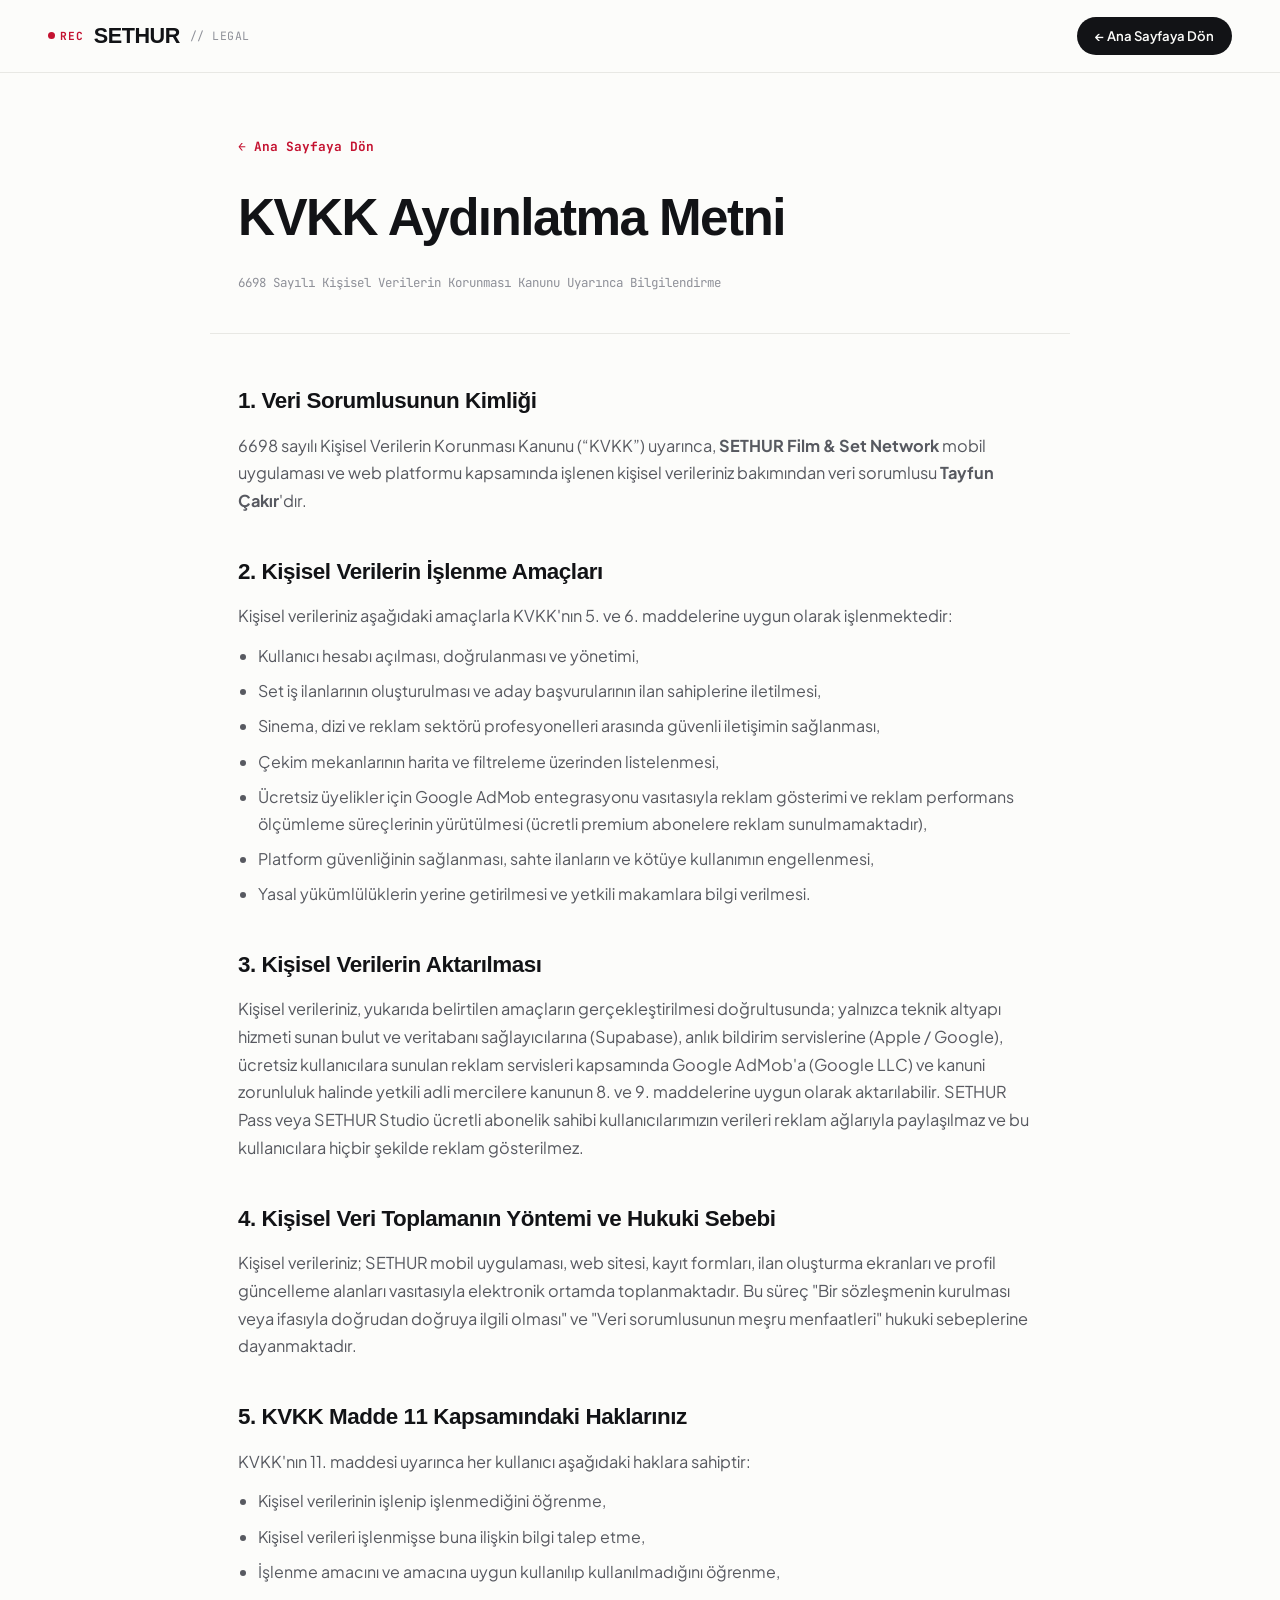
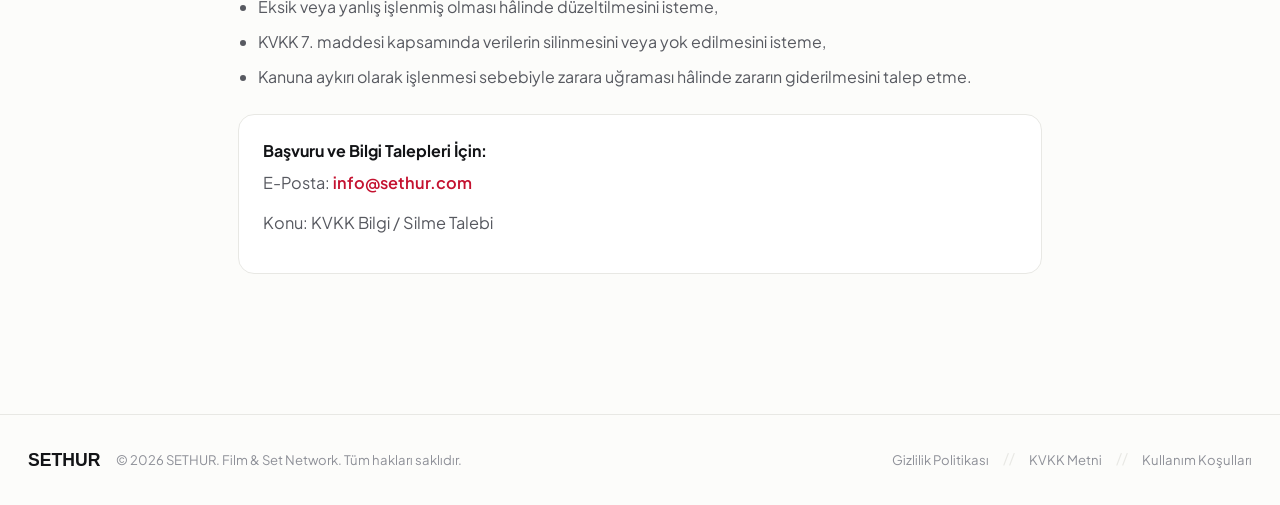
==== commit af1c7cd4: "fix(web): optimize all media files <25MB for Cloudflare, delete unused assets, update contact to inf" ====
--- a/kvkk.html
+++ b/kvkk.html
@@ -174,7 +174,7 @@
       
       <div class="legal-contact-card">
         <strong>Başvuru ve Bilgi Talepleri İçin:</strong>
-        <p>E-Posta: <a href="mailto:destek@sethur.com" style="color: var(--accent-red); font-weight: 600;">destek@sethur.com</a></p>
+        <p>E-Posta: <a href="mailto:info@sethur.com" style="color: var(--accent-red); font-weight: 600;">info@sethur.com</a></p>
         <p>Konu: KVKK Bilgi / Silme Talebi</p>
       </div>
     </div>
--- a/style.css
+++ b/style.css
@@ -415,23 +415,7 @@
 }
 
 .backdrop-typography {
-  position: absolute;
-  top: 50%;
-  left: 50%;
-  transform: translate(-50%, -50%);
-  display: flex;
-  flex-direction: column;
-  align-items: center;
-  justify-content: center;
-  z-index: 1;
-  pointer-events: none;
-  opacity: 0.06;
-  font-family: var(--font-display);
-  font-size: clamp(3.8rem, 8.5vw, 6.8rem);
-  font-weight: 900;
-  line-height: 0.88;
-  letter-spacing: -0.03em;
-  user-select: none;
+  display: none !important;
 }
 
 /* SEAMLESS TRANSPARENT STREAM BOX */
